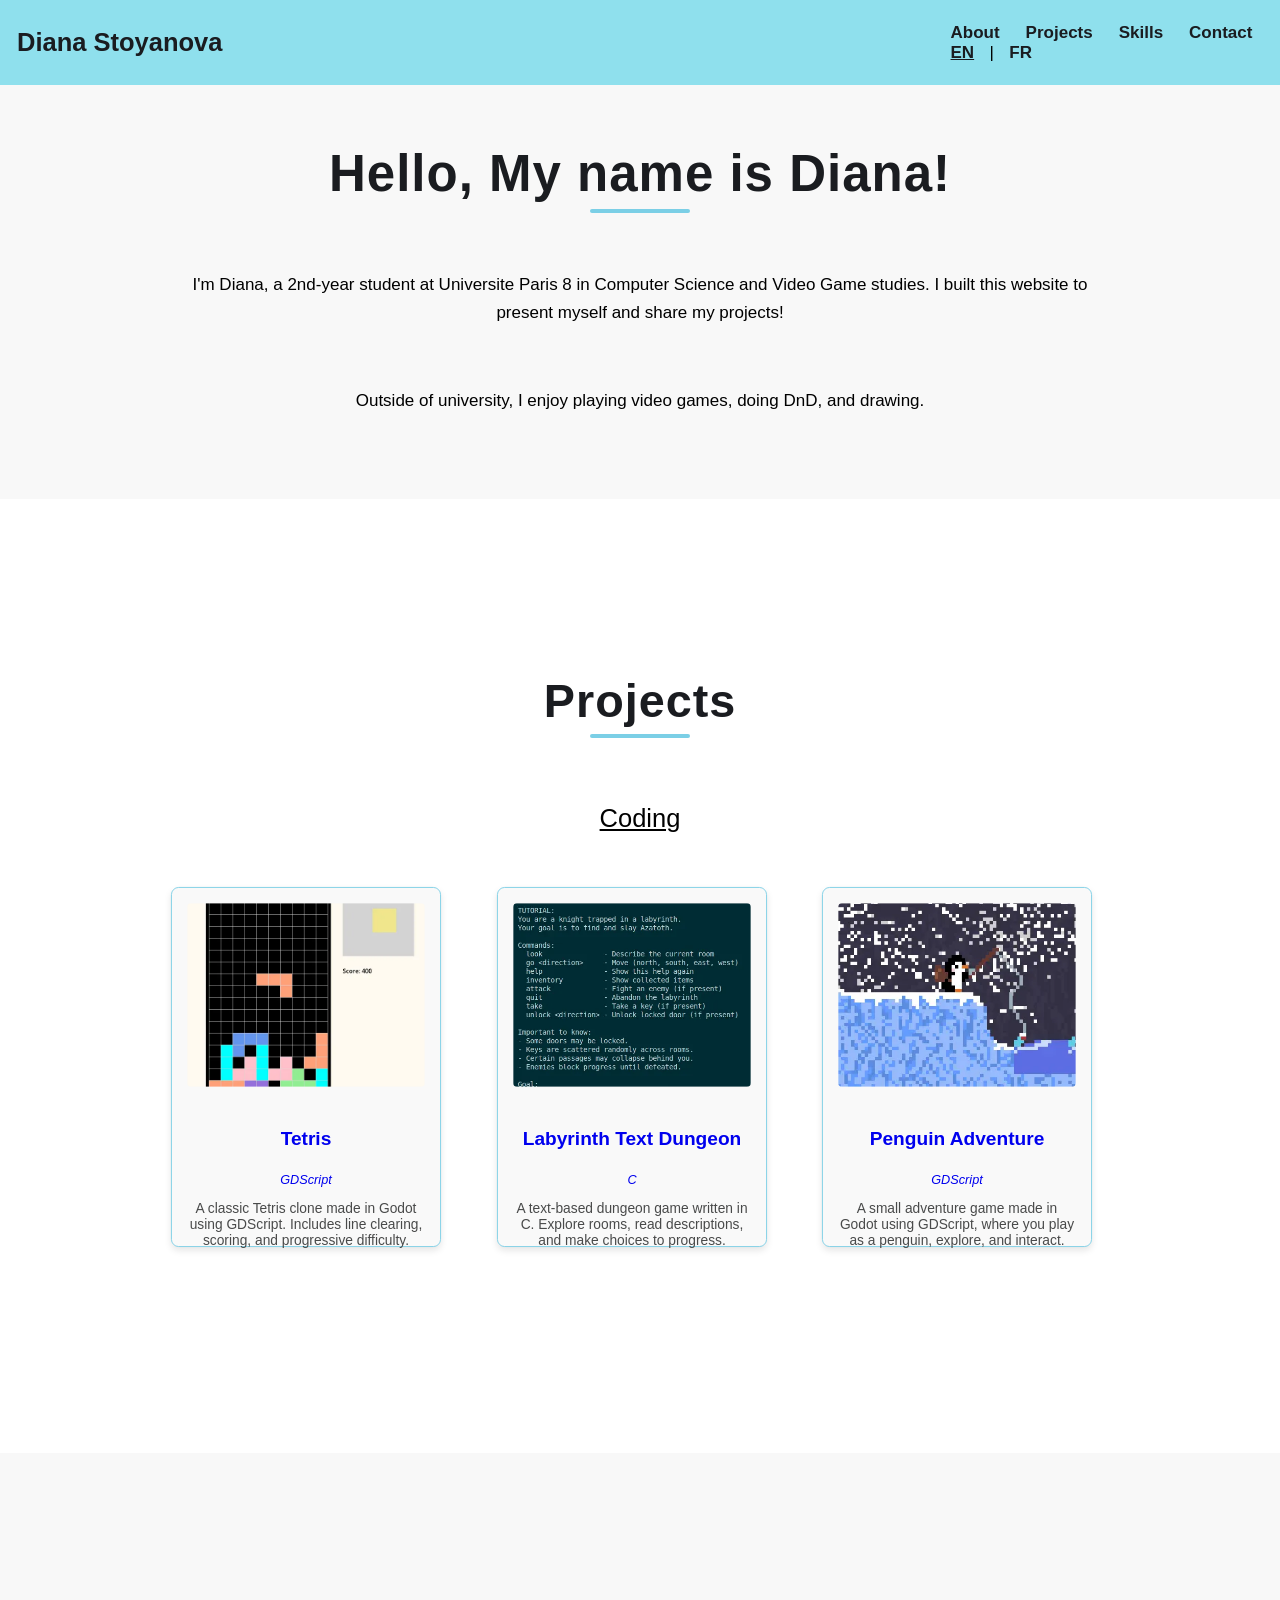
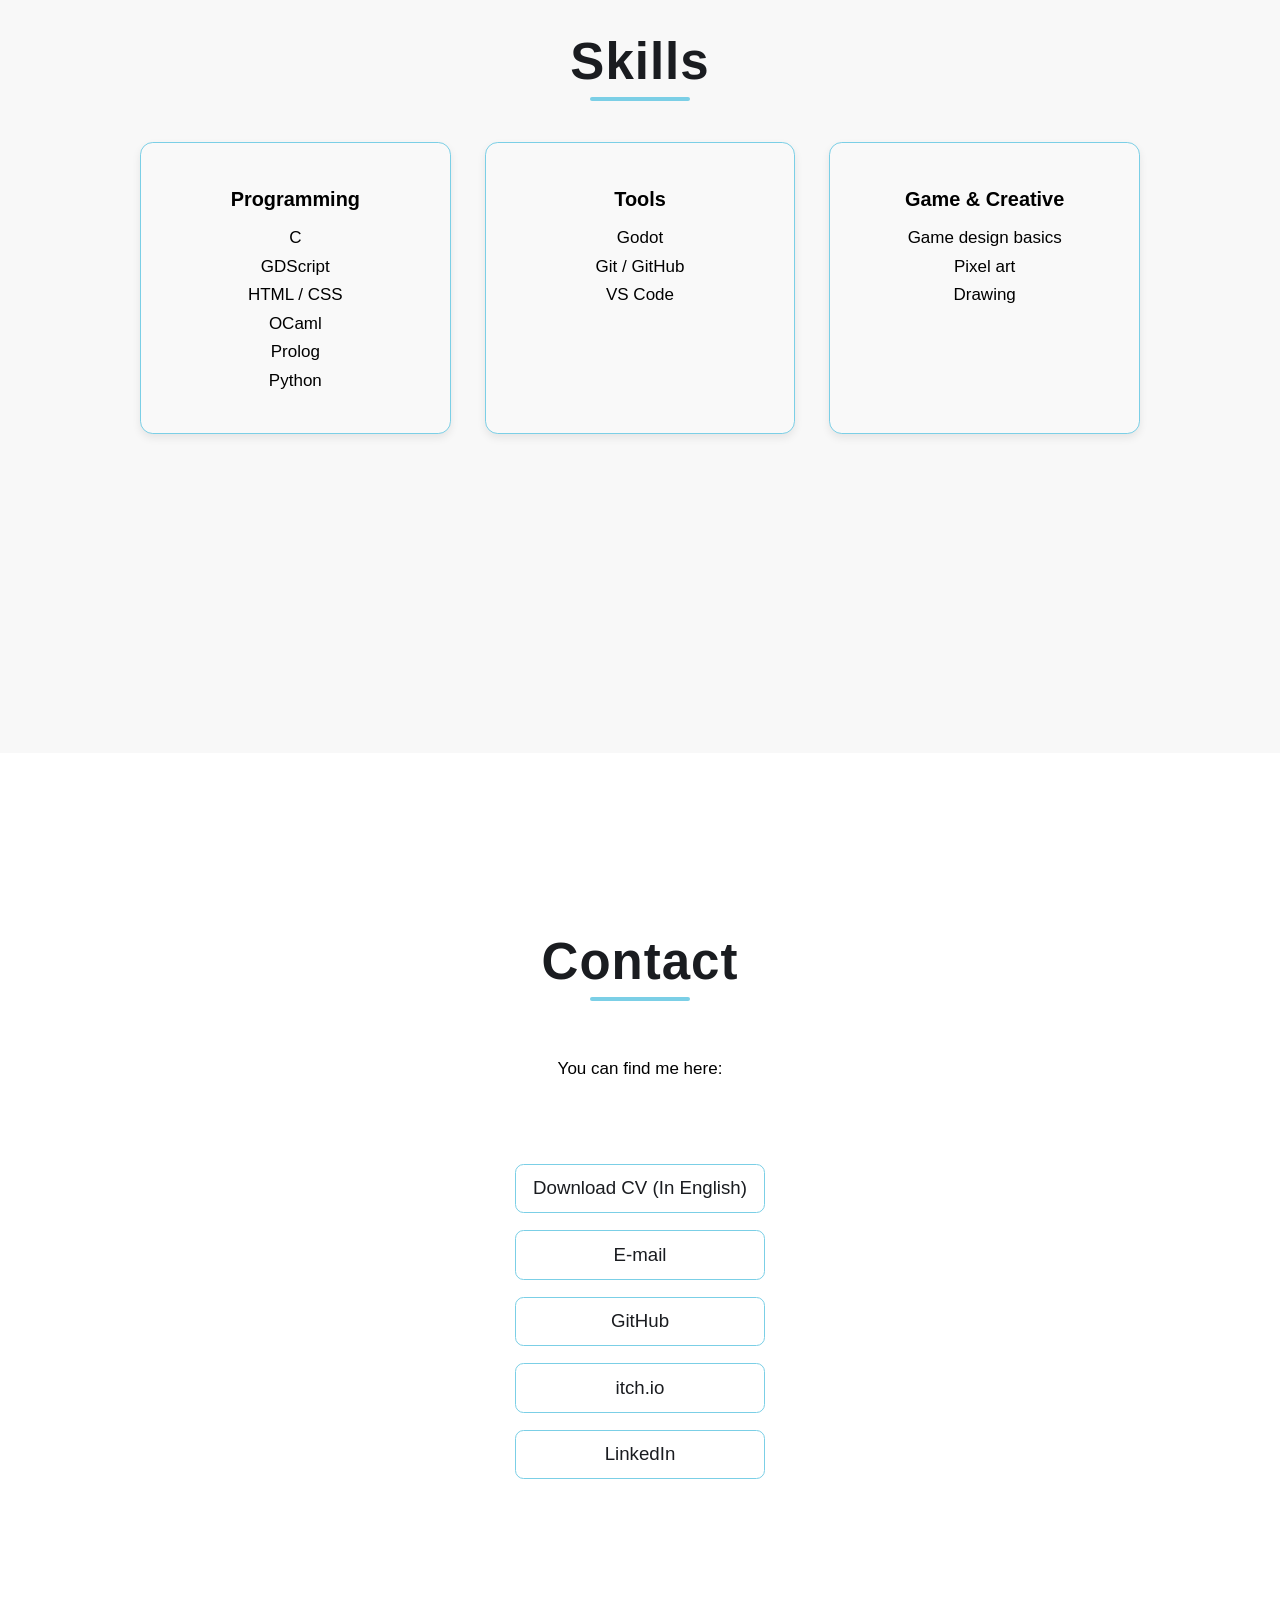
==== index.html @ 6f509020 "Initialize repo" ====
<!DOCTYPE html>
<html lang="en">

<head>
    <meta charset="UTF-8">
    <meta name="viewport" content="width=device-width, initial-scale=1.0">
    <title>Diana Stoyanova Portfolio</title>
    <link rel="stylesheet" href="styles.css">
</head>

<body>
    <header>
        <nav>
            <div class="left">
                <a href="#about-section">Diana Stoyanova</a>
            </div>
            <div class="right">
                <a href="#about-section">About</a>
                <a href="#projects-section">Projects</a>
                <a href="#skills-section">Skills</a>
                <a href="#contact-section">Contact</a>
                <div class="lang-switch">
                    <a href="index.html" class="active">EN</a> |
                    <a href="index-fr.html">FR</a>
                </div>
            </div>
        </nav>
    </header>

    <section id="about-section">
        <h2>Hello, My name is Diana!</h2>
        <div class="bio">
            <p>
                I'm Diana, a 2nd-year student at Universite Paris 8 in Computer Science and Video Game studies.
                I built this website to present myself and share my projects!
            </p>
            <br>
            <p>
                Outside of university, I enjoy playing video games, doing DnD, and drawing.
            </p>
        </div>
    </section>
    <section id="projects-section">
        <h2>Projects</h2>
        <div class="projects-subsection">
            <h3>Coding</h3>
            <div class="swiper card-swiper">
                <div class="swiper-wrapper">
                    <div class="swiper-slide">
                        <a href="https://github.com/distoyan/Tetris_Godot" target="_blank" class="project-box">
                            <picture>
                                <source srcset="images/webp/tetris_screenshot.webp" type="image/webp">
                                <img src="images/tetris_screenshot.png" alt="Tetris">
                            </picture>
                            <h4>Tetris</h4>
                            <h5><em>GDScript</em></h5>
                            <p>A classic Tetris clone made in Godot using GDScript. Includes line clearing, scoring, and
                                progressive difficulty.</p>
                        </a>
                    </div>

                    <div class="swiper-slide">
                        <a href="https://github.com/distoyan/Labyrinth_Project" target="_blank" class="project-box">
                            <picture>
                                <source srcset="images/webp/Labyrinth_screenshot.webp" type="image/webp">
                                <img src="images/Labyrinth_screenshot.png" alt="Labyrinth">
                            </picture>
                            <h4>Labyrinth Text Dungeon</h4>
                            <h5><em>C</em></h5>
                            <p>A text-based dungeon game written in C. Explore rooms, read descriptions, and make
                                choices to progress.</p>
                        </a>
                    </div>

                    <div class="swiper-slide">
                        <a href="https://github.com/distoyan/Godot_Penguin_Game" target="_blank" class="project-box">
                            <picture>
                                <source srcset="images/webp/Penguin_adventure.webp" type="image/webp">
                                <img src="images/Penguin_adventure.png" alt="Penguin_adventure">
                            </picture>
                            <h4>Penguin Adventure</h4>
                            <h5><em>GDScript</em></h5>
                            <p>A small adventure game made in Godot using GDScript, where you play as a penguin,
                                explore, and interact.</p>
                        </a>
                    </div>
                </div>
            </div>
        </div>
    </section>
    <section id="skills-section">
        <h2>Skills</h2>

        <div class="skills-grid">
            <div class="skill-card">
                <h3>Programming</h3>
                <ul>
                    <li>C</li>
                    <li>GDScript</li>
                    <li>HTML / CSS</li>
                    <li>OCaml</li>
                    <li>Prolog</li>
                    <li>Python</li>
                </ul>
            </div>

            <div class="skill-card">
                <h3>Tools</h3>
                <ul>
                    <li>Godot</li>
                    <li>Git / GitHub</li>
                    <li>VS Code</li>
                </ul>
            </div>

            <div class="skill-card">
                <h3>Game & Creative</h3>
                <ul>
                    <li>Game design basics</li>
                    <li>Pixel art</li>
                    <li>Drawing</li>
                </ul>
            </div>
        </div>

    </section>
    <section id="contact-section">
        <h2>Contact</h2>

        <p>You can find me here:</p>

        <div class="contact-links">
            <a href="cv/Diana_Stoyanova_CV_EN.pdf" target="_blank" rel="noopener noreferrer">Download CV (In
                English)</a>
            <a href="mailto:diana.miroslavova.stoyanova@outlook.com">E-mail</a>
            <a href="https://github.com/distoyan" target="_blank" rel="noopener noreferrer">GitHub</a>
            <a href="https://distoyan.itch.io" target="_blank" rel="noopener noreferrer">itch.io</a>
            <a href="https://www.linkedin.com/in/diana-stoyanova-296996251/" target="_blank"
                rel="noopener noreferrer">LinkedIn</a>
        </div>
    </section>
</body>

</html>
---- styles.css ----
* {
    box-sizing: border-box;
}

html,
body {
    margin: 0;
    padding: 0;
    font-family: Arial, Helvetica, sans-serif;
}

:root {
    --text-color: #1a1c20;
    --link-color: #ffffff;
    font-size: 17px;
}

nav {
    display: flex;
    justify-content: space-between;
    padding: 0 1rem;
    height: 5rem;
    align-items: center;
    position: fixed;
    top: 0;
    width: 100%;
    z-index: 1000;
    background-color: rgba(131, 221, 235, 0.9);
    backdrop-filter: blur(5px);
}

nav .left a {
    color: var(--text-color);
    font-size: 1.5rem;
    font-weight: 600;
    text-decoration: none;
}

nav .right a {
    color: var(--text-color);
    font-size: 1rem;
    font-weight: 600;
    margin: 0 0.625rem;
    text-decoration: none;
    transition: color 0.3s ease-in-out;
}

nav .right a:hover {
    color: var(--link-color);
}

.lang-switch .active {
    text-decoration: underline;
}

.bio {
    max-width: 900px;
    line-height: 1.6;
}

section {
    min-height: 100vh;
    scroll-margin-top: 6rem;
    padding: 8rem 2rem;
    display: flex;
    flex-direction: column;
    align-items: center;
    text-align: center;
    gap: 2rem;
    transition: background-color 0.3s ease, box-shadow 0.3s ease;
    box-shadow: 0 4px 6px rgba(0, 0, 0, 0.05);
}

section:nth-of-type(odd) {
    background-color: #f8f8f8;
    /* Light gray for odd sections */
}

section:nth-of-type(even) {
    background-color: #ffffff;
    /* White for even sections */
}

#about-section {
  min-height: auto;
  padding: 6rem 2rem 4rem;
}

/* Section Heading Styles */
section h2 {
    font-size: 3rem;
    font-weight: 700;
    color: var(--text-color);
    margin-bottom: 1rem;
    letter-spacing: 1px;
    position: relative;
}

section h2::after {
    content: '';
    position: absolute;
    width: 100px;
    height: 4px;
    background-color: #7bcfe6;
    bottom: -10px;
    left: 50%;
    transform: translateX(-50%);
    border-radius: 2px;
}

#projects-section h2 {
    margin-bottom: 1rem;
    font-size: 2.75rem;
    font-weight: 700;
}

#projects-section h3 {
    margin-bottom: 2rem;
    font-size: 1.5rem;
    font-weight: 500;
    text-decoration: underline;
}

.projects-subsection {
    width: 100%;
    margin: 0 auto;
}

.project-box {
    flex: 0 0 16rem;
    text-align: center;
    border: 1px solid #7bcfe6;
    border-radius: 0.5rem;
    padding: 1rem;
    background-color: #f9f9f9;
    box-shadow: 0 4px 8px rgba(0, 0, 0, 0.1);
    transition: transform 0.3s ease, box-shadow 0.3s ease;
    text-decoration: none;
}

.project-box:hover {
    transform: scale(0.95);
    /* Grow the box slightly on hover */
    box-shadow: 0 6px 12px rgba(0, 0, 0, 0.15);
}

.project-box img {
    width: 100%;
    height: 12rem;
    object-fit: cover;
    border-radius: 0.25rem;
    margin-bottom: 0.75rem;
}

.project-box h4 {
    margin-bottom: 0.5rem;
    font-size: 1.25rem;
    font-weight: 600;
}

.project-box h5 {
    margin-bottom: 0.5rem;
    font-weight: 500;
}

.project-box p {
    font-size: 0.9rem;
    font-weight: 300;
    color: #494a4a;
}

.card-swiper {
  width: 100%;
  max-width: 1000px;
  margin: 0 auto;
}

.swiper {
  overflow-x: auto;
  overflow-y: hidden;
}

.swiper-wrapper {
  display: flex;
  gap: 1.5rem;
  justify-content: flex-start;
  padding: 0 16px;
}

.swiper-slide {
    width: 300px !important;
    height: 450px;
    flex: 0 0 auto
}

.swiper-slide>a {
    display: block;
    transform: scale(0.9);
    width: 300px;
    height: 400px;
}

.skills-grid {
    display: grid;
    grid-template-columns: repeat(auto-fit, minmax(220px, 1fr));
    gap: 2rem;
    max-width: 1000px;
    width: 100%;
}

.skill-card {
    border: 1px solid #7bcfe6;
    border-radius: 0.75rem;
    padding: 1.5rem;
    background-color: #f9f9f9;
    box-shadow: 0 4px 8px rgba(0, 0, 0, 0.08);
}

.skill-card h3 {
    margin-bottom: 1rem;
}

.skill-card ul {
    list-style: none;
    padding: 0;
}

.skill-card li {
    margin-bottom: 0.5rem;
}

.contact-links {
    display: flex;
    flex-direction: column;
    gap: 1rem;
    margin-top: 2rem;
}

.contact-links a {
    font-size: 1.1rem;
    text-decoration: none;
    color: var(--text-color);
    padding: 0.75rem 1rem;
    border: 1px solid #7bcfe6;
    border-radius: 0.5rem;
    transition: background-color 0.3s ease, transform 0.2s ease;
}

.contact-links a:hover {
    background-color: #7bcfe6;
    transform: translateY(-2px);
}
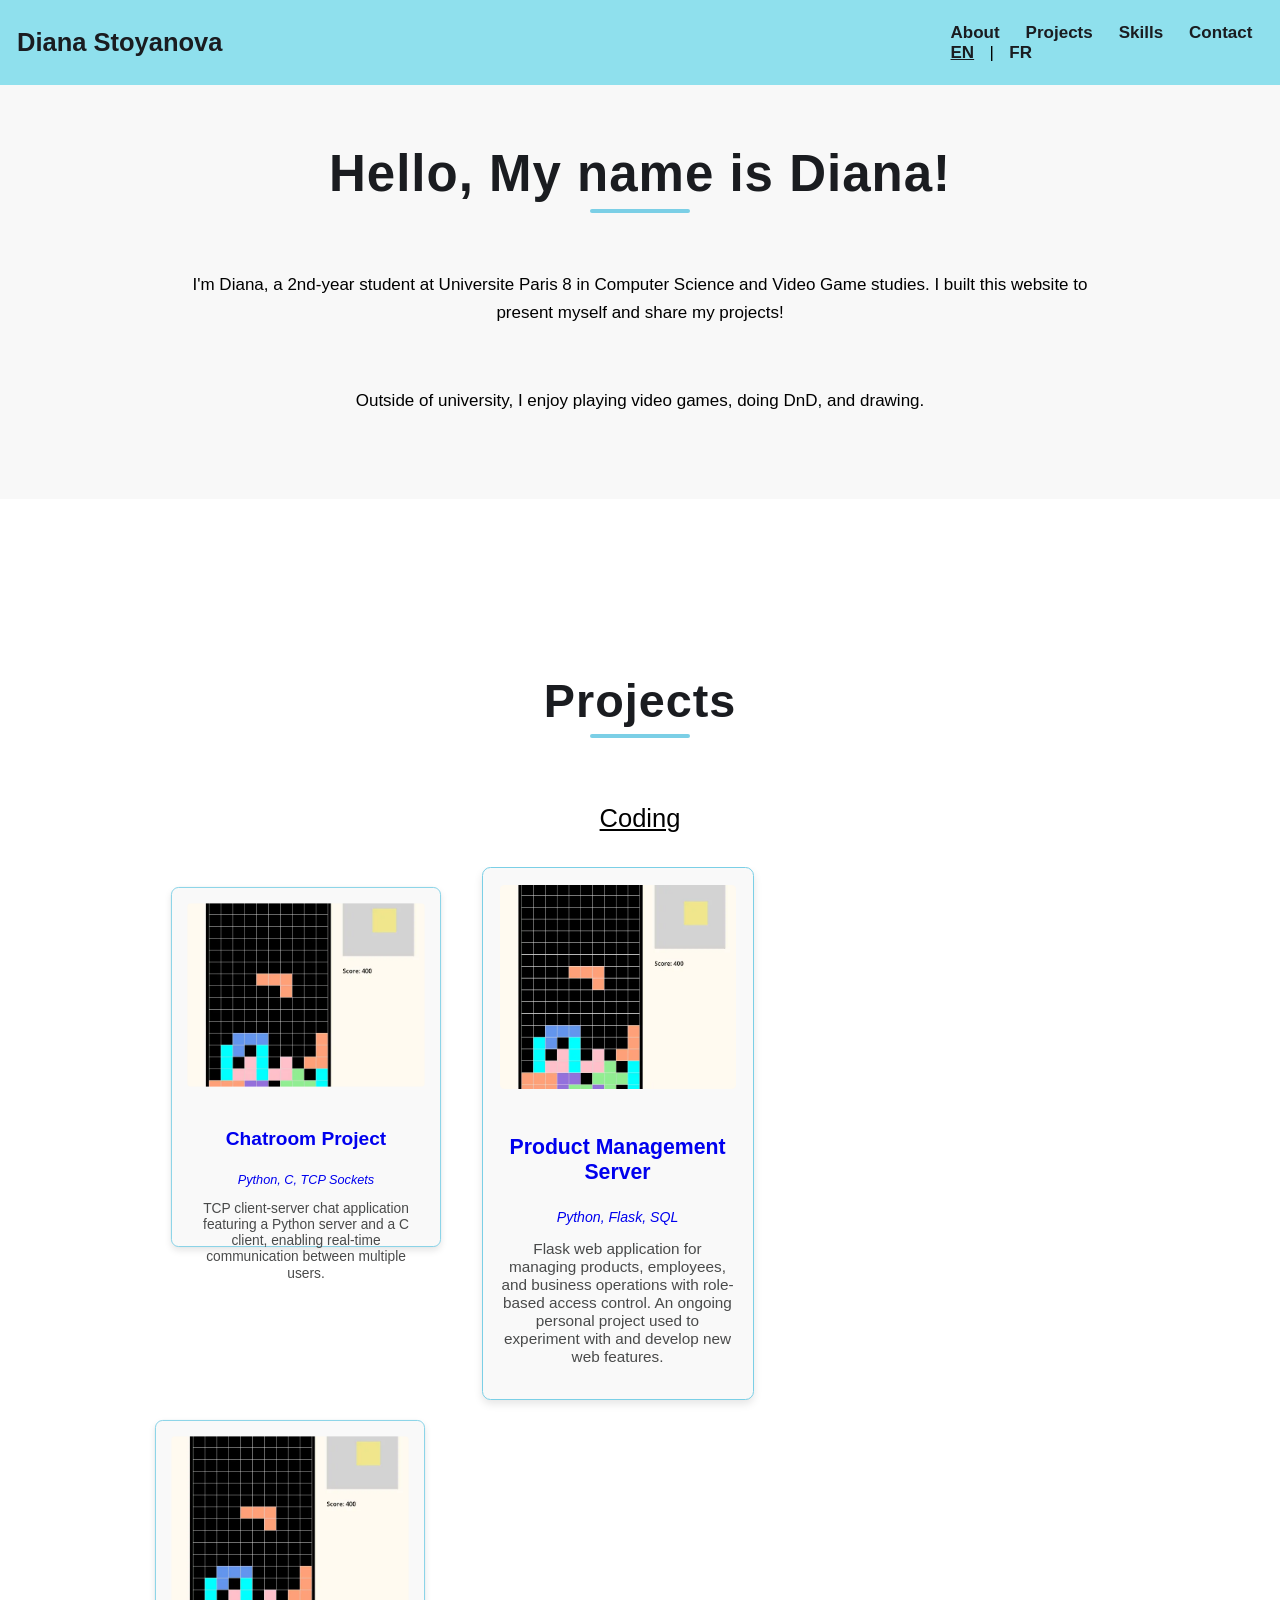
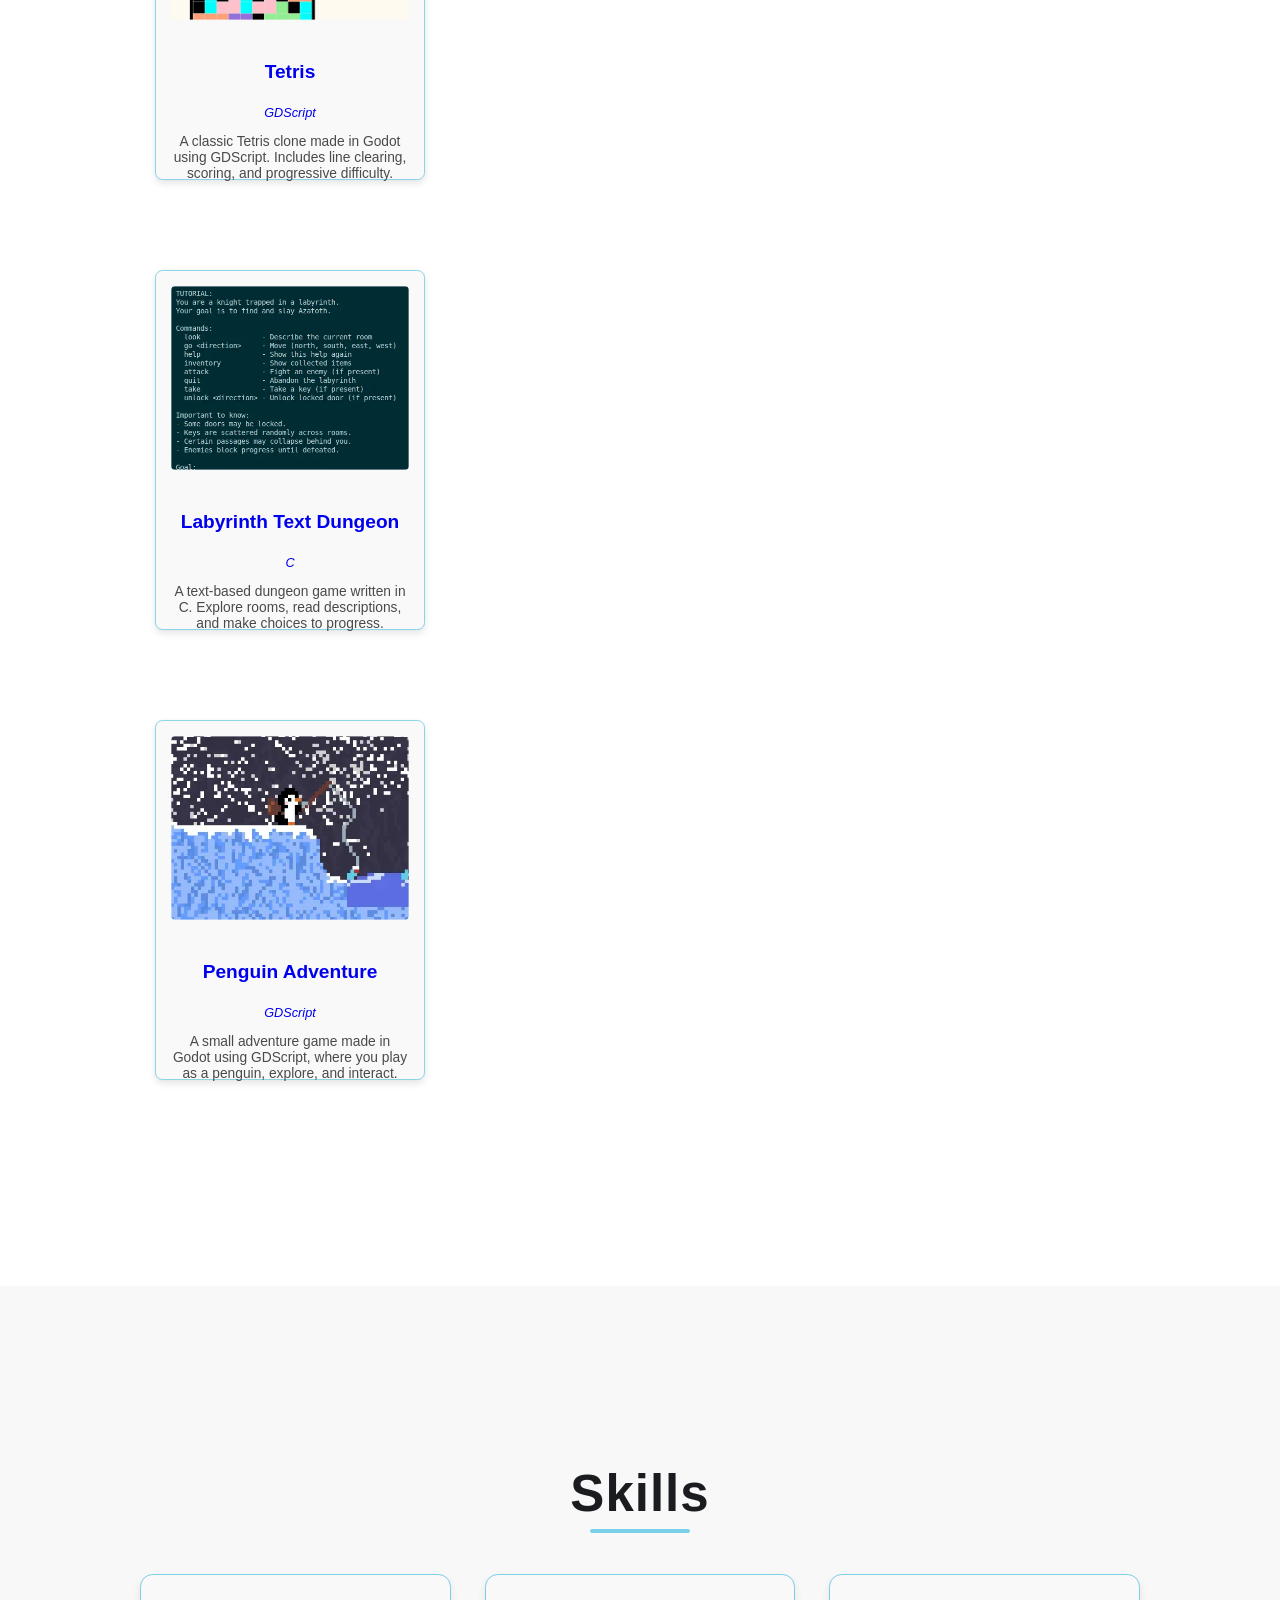
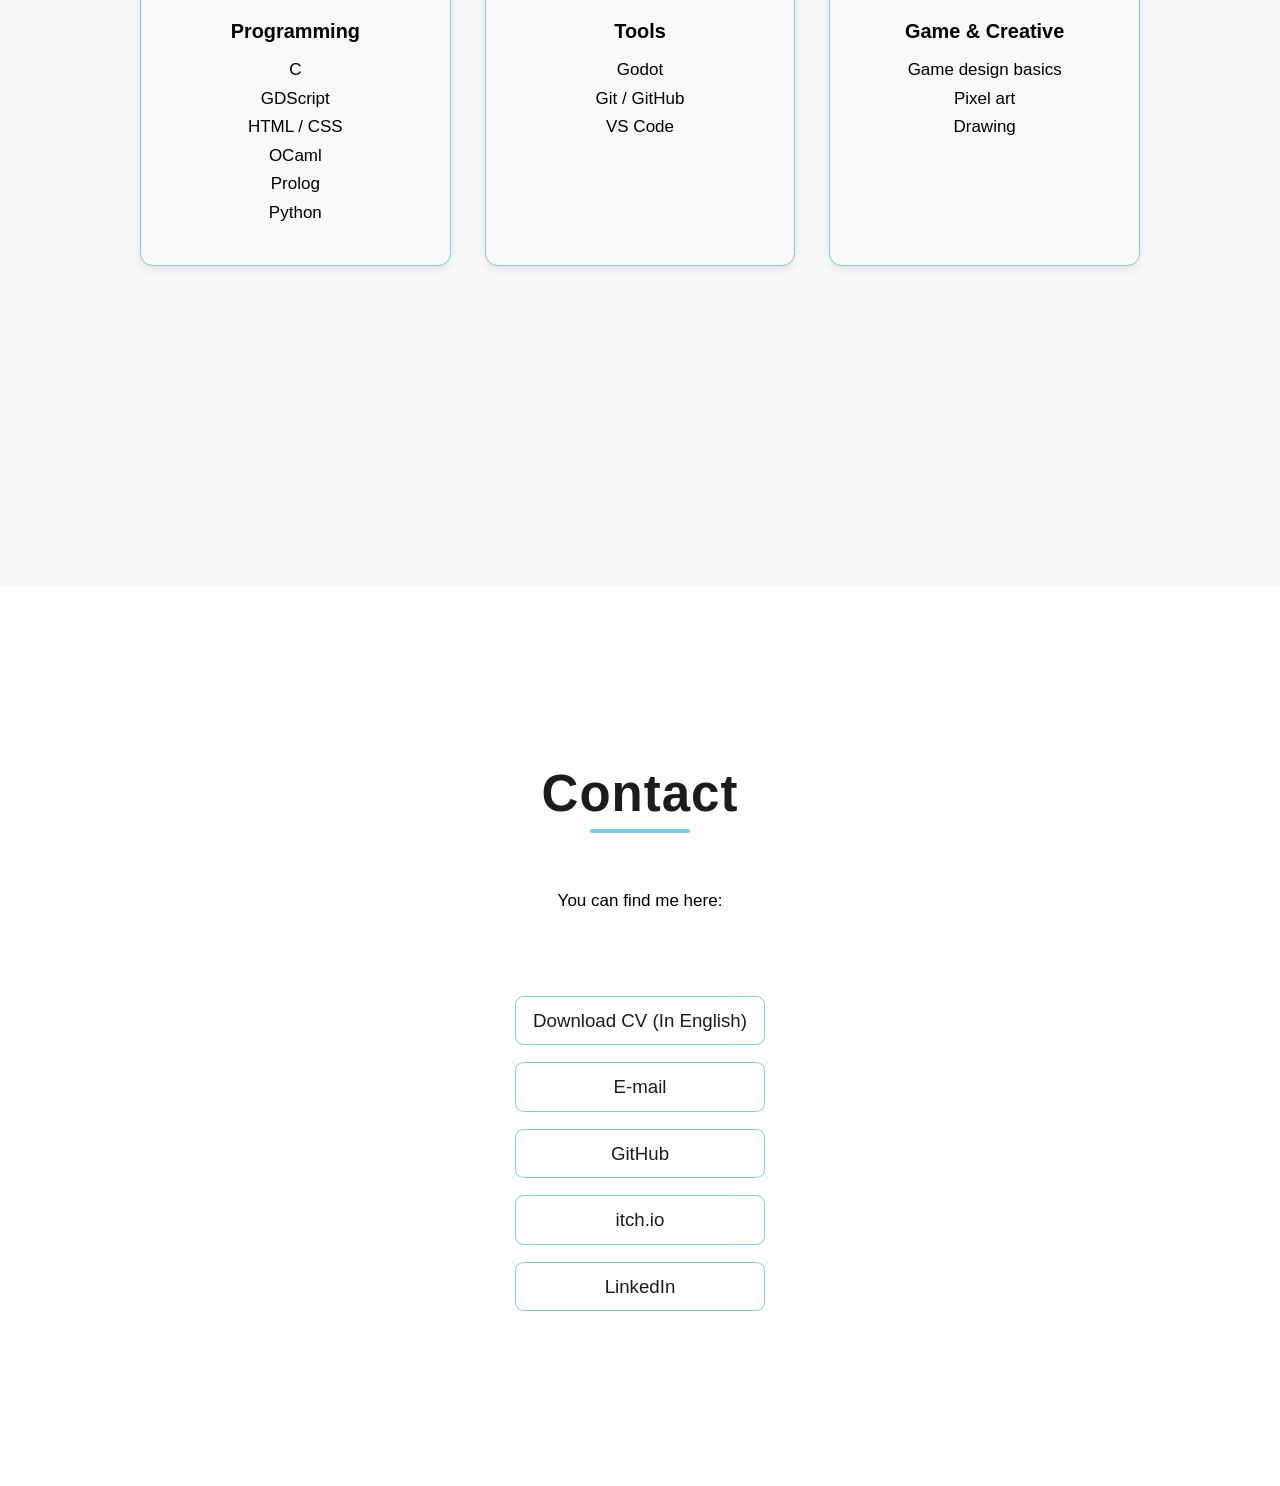
==== commit 38027ac0: "Add projects" ====
--- a/index.html
+++ b/index.html
@@ -47,6 +47,31 @@
             <div class="swiper card-swiper">
                 <div class="swiper-wrapper">
                     <div class="swiper-slide">
+                        <a href="https://github.com/distoyan/Chatroom_Project" target="_blank" class="project-box">
+                            <picture>
+                                <source srcset="images/webp/tetris_screenshot.webp" type="image/webp">
+                                <img src="images/screenshot_chat.png" alt="Chatroom_Project">
+                            </picture>
+                            <h4>Chatroom Project</h4>
+                            <h5><em>Python, C, TCP Sockets</em></h5>
+                            <p>TCP client-server chat application featuring a Python server and a C client,
+                                enabling real-time communication between multiple users.</p>
+                        </a>
+                    </div
+                    <div class="swiper-slide">
+                        <a href="https://github.com/distoyan/Server-de-gestion-de-produits" target="_blank" class="project-box">
+                            <picture>
+                                <source srcset="images/webp/tetris_screenshot.webp" type="image/webp">
+                                <img src="images/Serv_gest_prod.png" alt="Product Management Server">
+                            </picture>
+                            <h4>Product Management Server</h4>
+                            <h5><em>Python, Flask, SQL</em></h5>
+                            <p>Flask web application for managing products, employees, and business operations with role-based access
+                                control.
+                                An ongoing personal project used to experiment with and develop new web features.</p>
+                        </a>
+                    </div>
+                    <div class="swiper-slide">
                         <a href="https://github.com/distoyan/Tetris_Godot" target="_blank" class="project-box">
                             <picture>
                                 <source srcset="images/webp/tetris_screenshot.webp" type="image/webp">
@@ -58,7 +83,6 @@
                                 progressive difficulty.</p>
                         </a>
                     </div>
-
                     <div class="swiper-slide">
                         <a href="https://github.com/distoyan/Labyrinth_Project" target="_blank" class="project-box">
                             <picture>
@@ -71,7 +95,6 @@
                                 choices to progress.</p>
                         </a>
                     </div>
-
                     <div class="swiper-slide">
                         <a href="https://github.com/distoyan/Godot_Penguin_Game" target="_blank" class="project-box">
                             <picture>
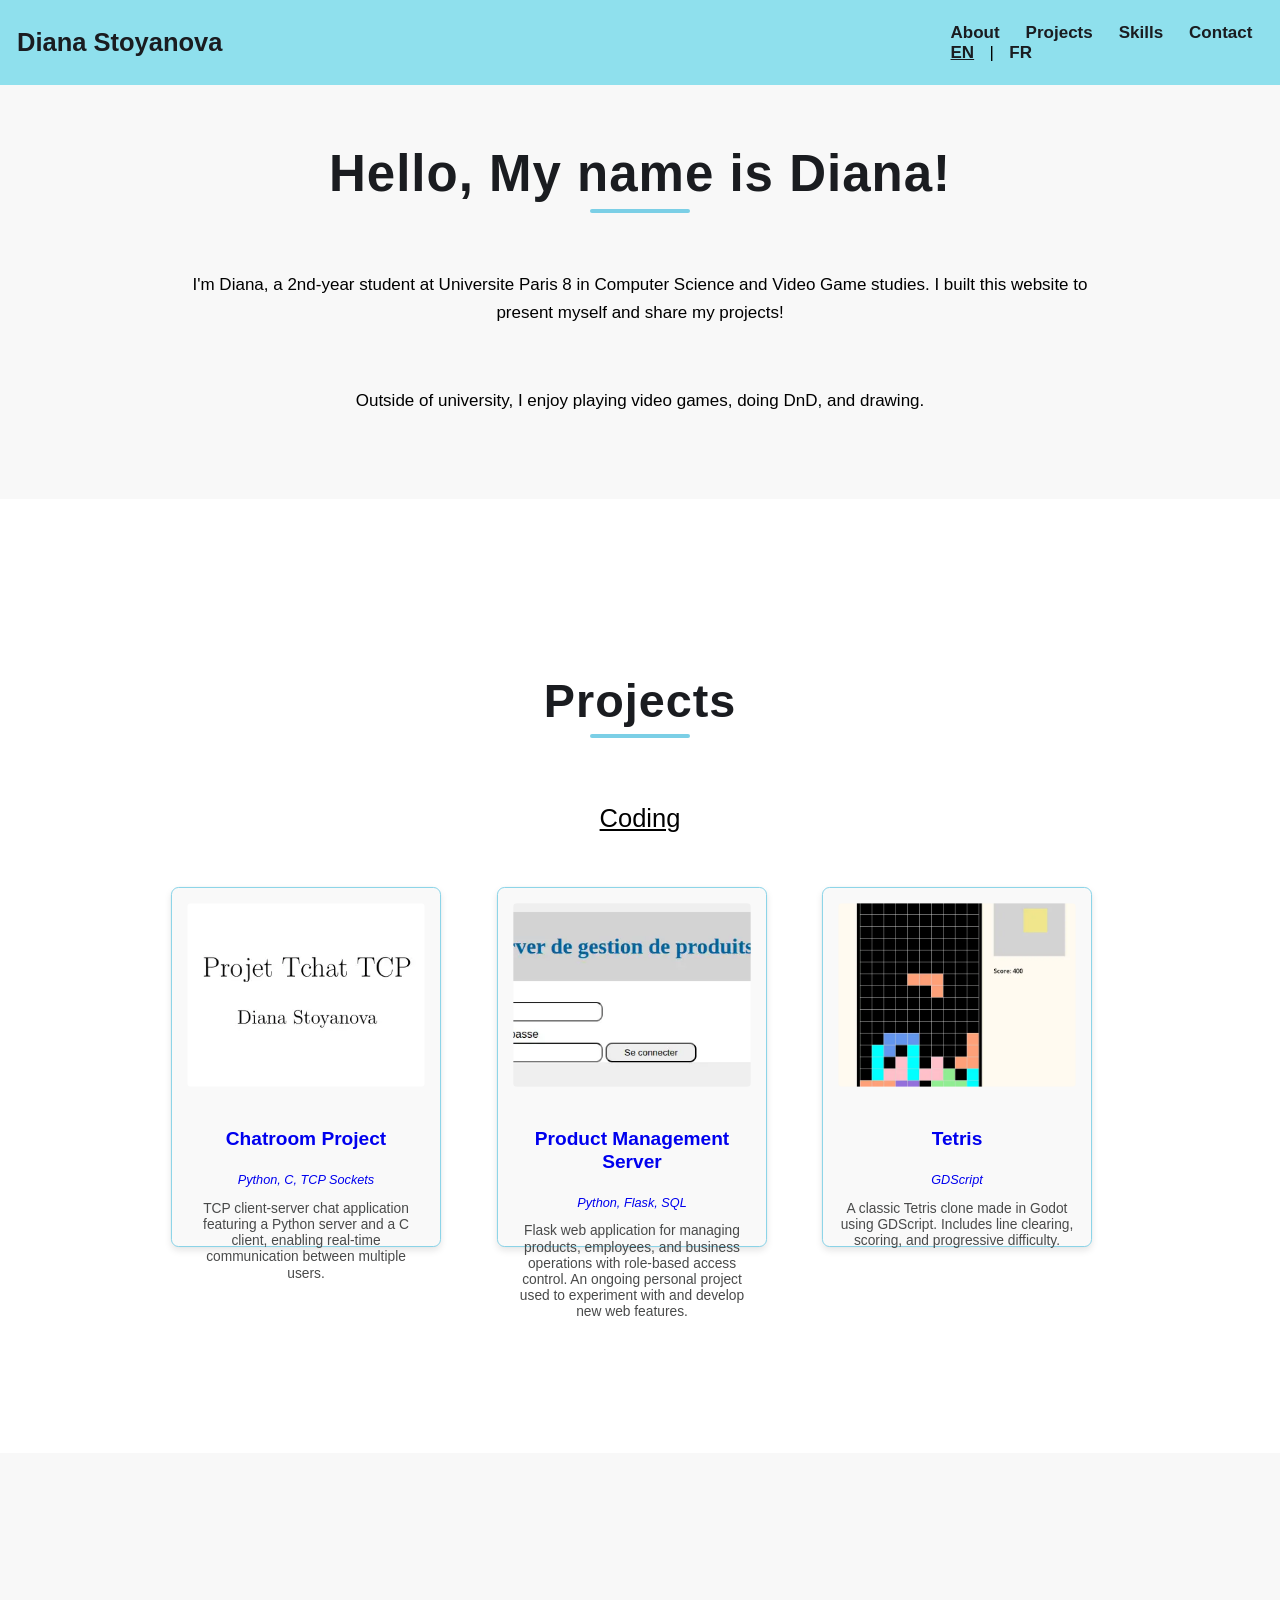
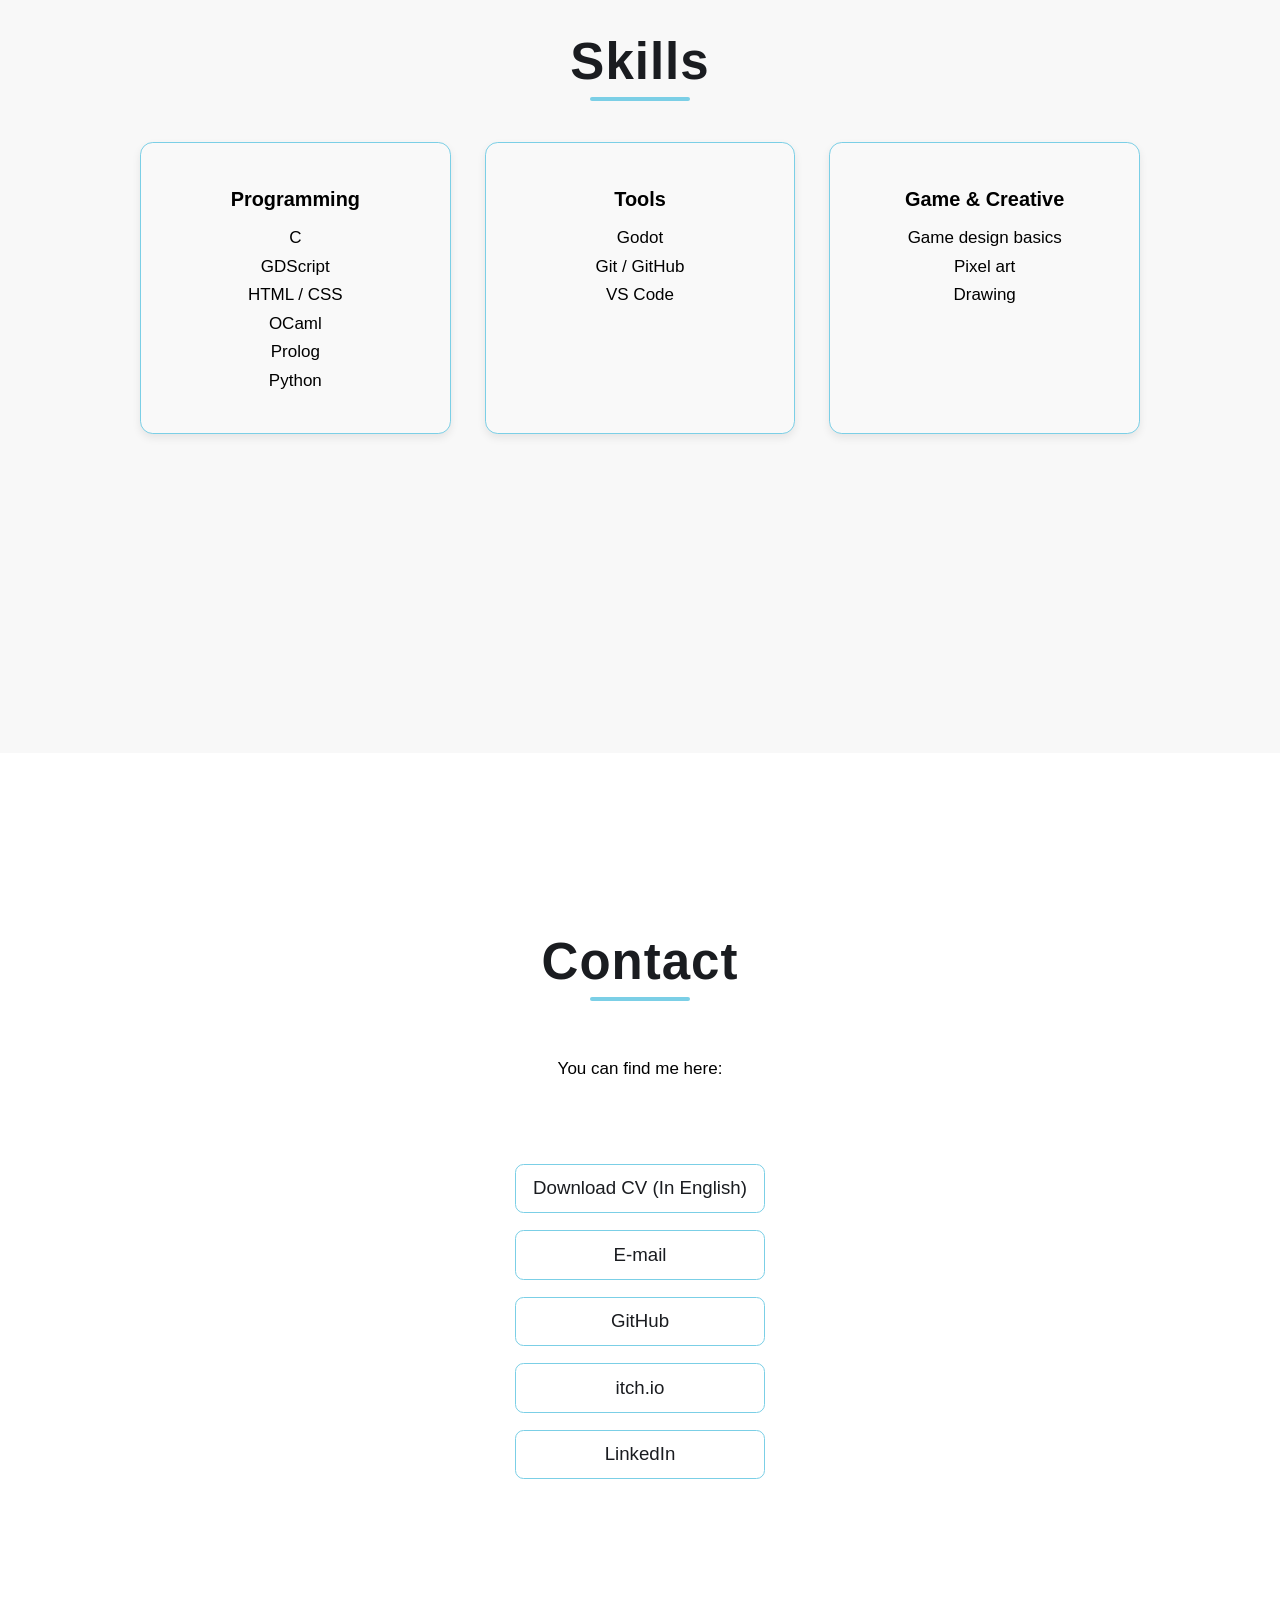
==== commit 504c055c: "Fix bugs" ====
--- a/index.html
+++ b/index.html
@@ -49,7 +49,7 @@
                     <div class="swiper-slide">
                         <a href="https://github.com/distoyan/Chatroom_Project" target="_blank" class="project-box">
                             <picture>
-                                <source srcset="images/webp/tetris_screenshot.webp" type="image/webp">
+                                <source srcset="images/webp/screenshot_chat.webp" type="image/webp">
                                 <img src="images/screenshot_chat.png" alt="Chatroom_Project">
                             </picture>
                             <h4>Chatroom Project</h4>
@@ -57,11 +57,11 @@
                             <p>TCP client-server chat application featuring a Python server and a C client,
                                 enabling real-time communication between multiple users.</p>
                         </a>
-                    </div
+                    </div>
                     <div class="swiper-slide">
                         <a href="https://github.com/distoyan/Server-de-gestion-de-produits" target="_blank" class="project-box">
                             <picture>
-                                <source srcset="images/webp/tetris_screenshot.webp" type="image/webp">
+                                <source srcset="images/webp/Serv_gest_prod.webp" type="image/webp">
                                 <img src="images/Serv_gest_prod.png" alt="Product Management Server">
                             </picture>
                             <h4>Product Management Server</h4>
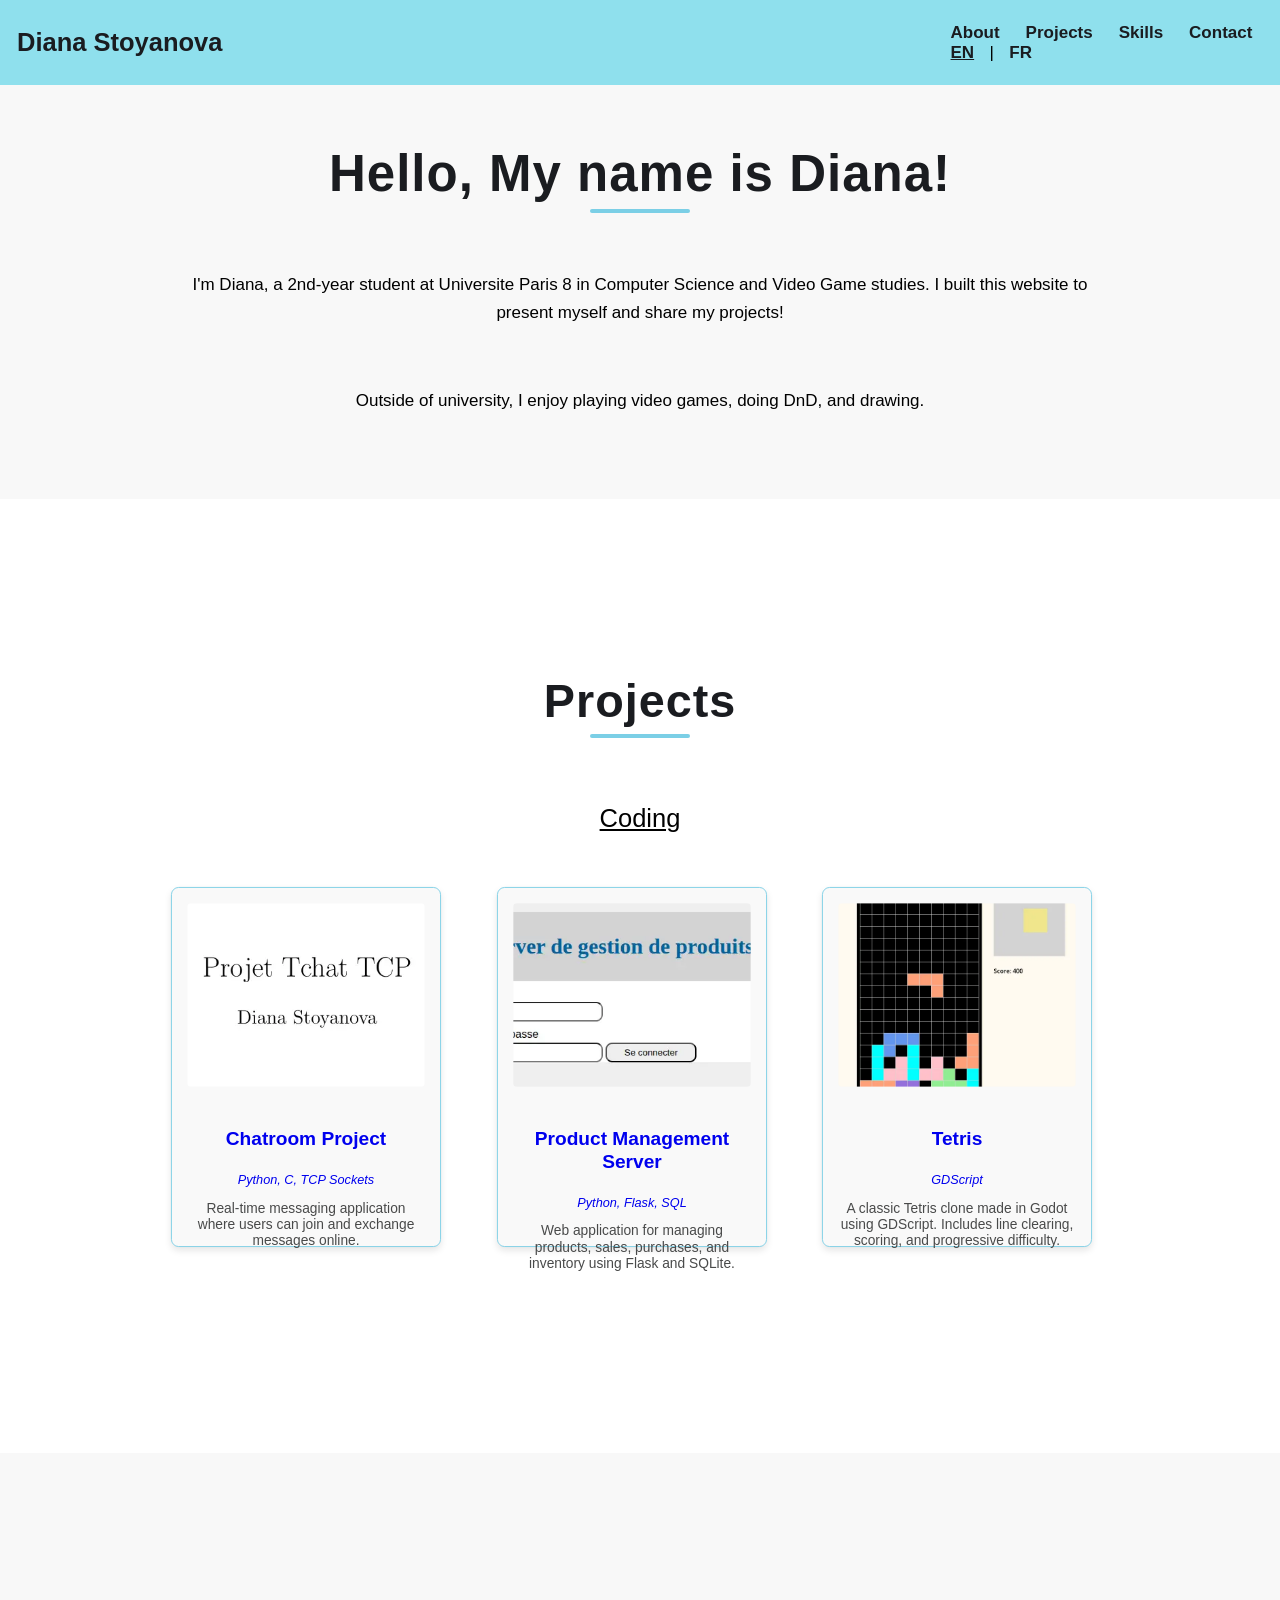
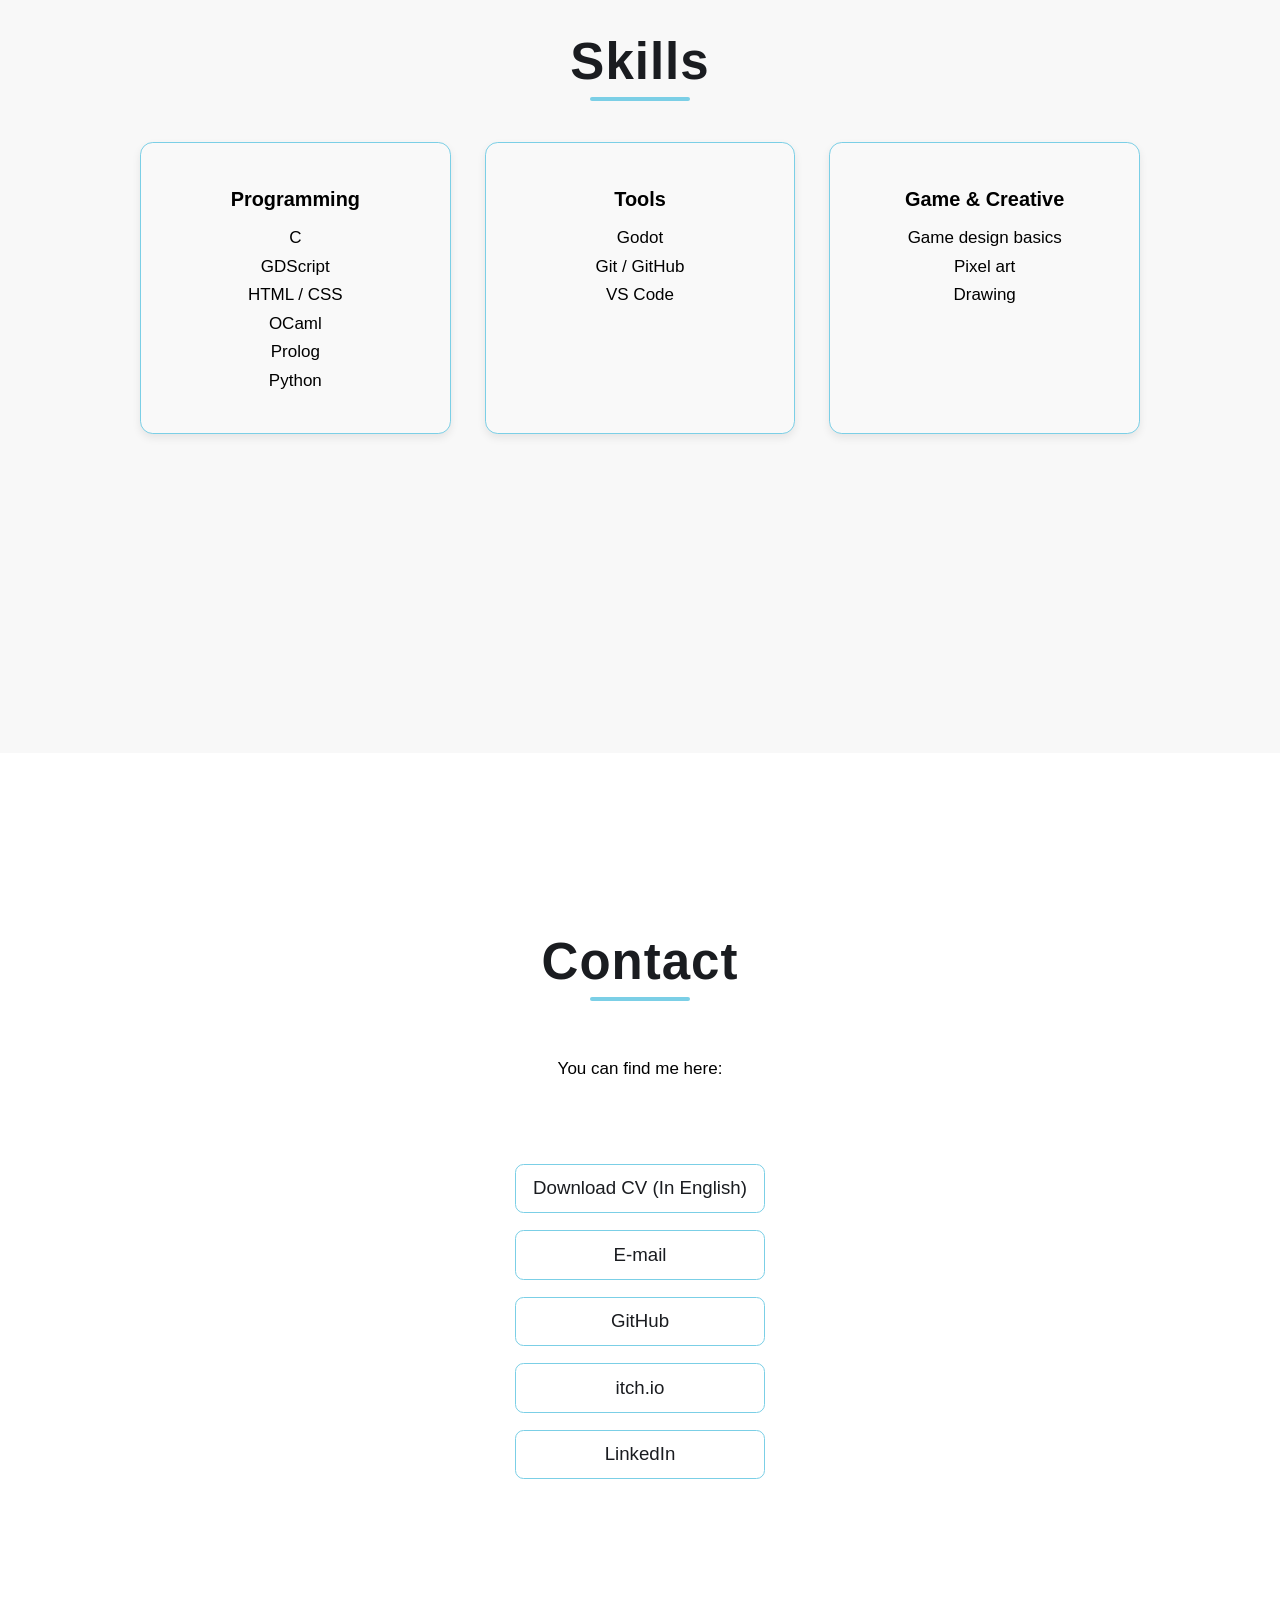
==== commit fc141828: "Shorter descriptions" ====
--- a/index.html
+++ b/index.html
@@ -54,8 +54,7 @@
                             </picture>
                             <h4>Chatroom Project</h4>
                             <h5><em>Python, C, TCP Sockets</em></h5>
-                            <p>TCP client-server chat application featuring a Python server and a C client,
-                                enabling real-time communication between multiple users.</p>
+                            <p>Real-time messaging application where users can join and exchange messages online.</p>
                         </a>
                     </div>
                     <div class="swiper-slide">
@@ -66,9 +65,7 @@
                             </picture>
                             <h4>Product Management Server</h4>
                             <h5><em>Python, Flask, SQL</em></h5>
-                            <p>Flask web application for managing products, employees, and business operations with role-based access
-                                control.
-                                An ongoing personal project used to experiment with and develop new web features.</p>
+                            <p>Web application for managing products, sales, purchases, and inventory using Flask and SQLite.</p>
                         </a>
                     </div>
                     <div class="swiper-slide">
